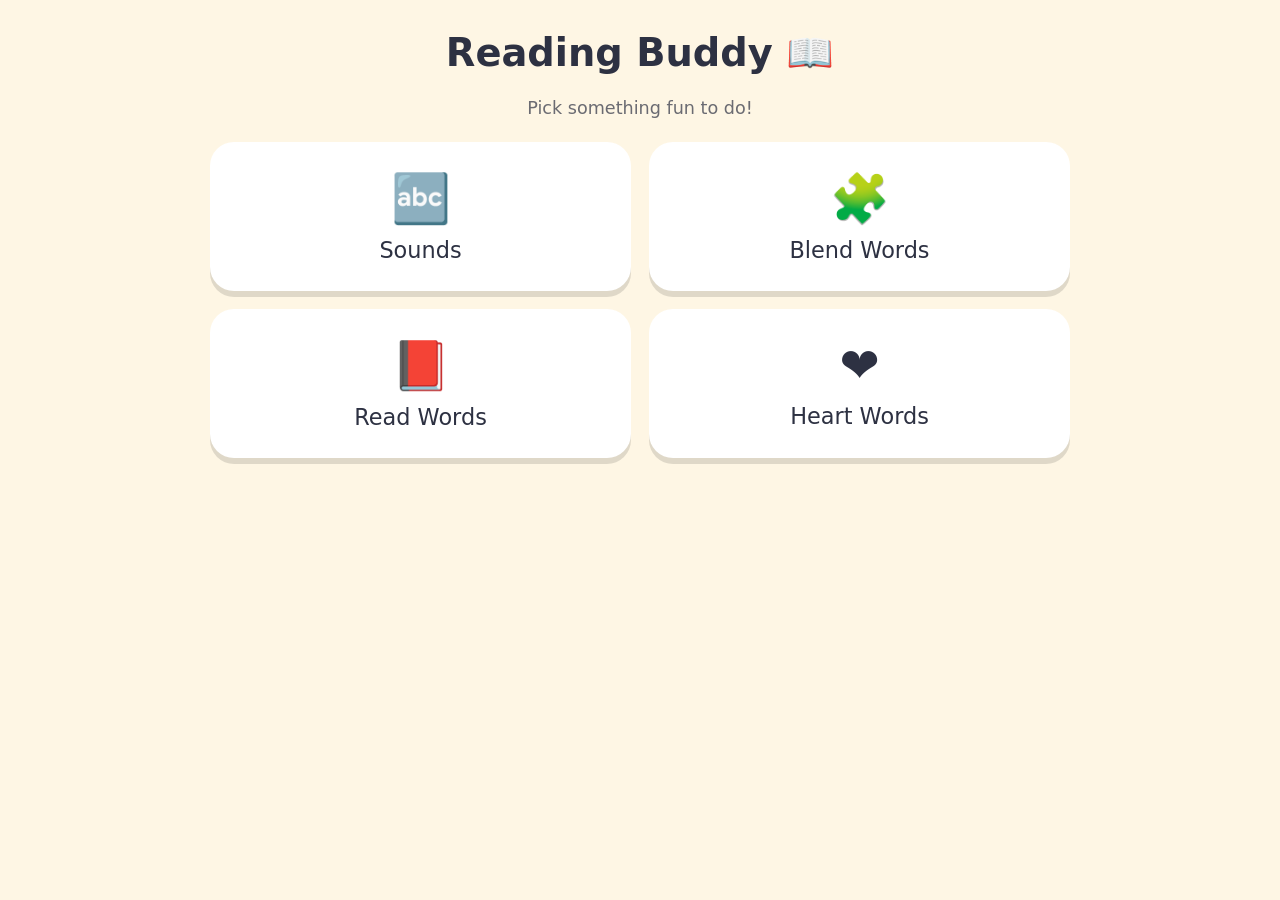
==== index.html @ fecf117f "Reading Buddy: phonics practice web app (installable PWA) Vanilla JS static app for early readers (O" ====
<!DOCTYPE html>
<html lang="en">
<head>
  <meta charset="UTF-8" />
  <meta name="viewport" content="width=device-width, initial-scale=1.0, maximum-scale=1.0, user-scalable=no" />
  <meta name="apple-mobile-web-app-capable" content="yes" />
  <meta name="apple-mobile-web-app-status-bar-style" content="default" />
  <meta name="apple-mobile-web-app-title" content="Reading Buddy" />
  <meta name="theme-color" content="#5b8def" />
  <title>Reading Buddy 📖</title>

  <!-- Installable web app: manifest + home-screen icon -->
  <link rel="manifest" href="manifest.json" />
  <link rel="apple-touch-icon" href="apple-touch-icon.png" />
  <link rel="icon" type="image/png" href="icon-192.png" />

  <link rel="stylesheet" href="styles.css" />
</head>
<body>
  <div id="app">
    <!-- Screens are rendered here by app.js -->
  </div>

  <script src="data.js"></script>
  <script src="app.js"></script>

  <!-- Register the service worker so the app works offline once installed -->
  <script>
    if ("serviceWorker" in navigator) {
      window.addEventListener("load", function () {
        navigator.serviceWorker.register("sw.js").catch(function () {
          /* offline support unavailable (e.g. opened via file://) — app still works */
        });
      });
    }
  </script>
</body>
</html>
---- styles.css ----
/* Reading Buddy — big, calm, kid-friendly styling */

:root {
  --bg:        #fef6e4;   /* warm cream */
  --card:      #ffffff;
  --ink:       #2d3142;   /* soft near-black */
  --primary:   #5b8def;   /* friendly blue */
  --primary-d: #3f6fd1;
  --green:     #57cc99;
  --green-d:   #38a3a5;
  --yellow:    #ffc94b;
  --pink:      #ff8fab;
  --purple:    #9b8cff;
  --shadow:    0 6px 0 rgba(0,0,0,0.12);
  --radius:    24px;
}

* { box-sizing: border-box; -webkit-tap-highlight-color: transparent; }

html, body {
  margin: 0;
  height: 100%;
  background: var(--bg);
  color: var(--ink);
  font-family: "Comic Sans MS", "Chalkboard SE", "Marker Felt", system-ui, sans-serif;
  -webkit-user-select: none;
  user-select: none;
  overscroll-behavior: none;
}

#app {
  max-width: 900px;
  margin: 0 auto;
  padding: 20px;
  min-height: 100%;
  display: flex;
  flex-direction: column;
}

/* ---------- Top bar ---------- */
.topbar {
  display: flex;
  align-items: center;
  gap: 12px;
  margin-bottom: 18px;
}
.topbar h1 { font-size: 1.6rem; margin: 0; flex: 1; text-align: center; }
.back-btn {
  border: none;
  background: var(--card);
  color: var(--ink);
  font: inherit;
  font-size: 1.2rem;
  padding: 10px 18px;
  border-radius: 999px;
  box-shadow: var(--shadow);
  cursor: pointer;
}
.back-btn:active { transform: translateY(3px); box-shadow: 0 3px 0 rgba(0,0,0,0.12); }
.spacer { width: 64px; }

/* ---------- Home menu ---------- */
.home-title {
  text-align: center;
  font-size: 2.4rem;
  margin: 10px 0 4px;
}
.home-sub { text-align: center; font-size: 1.1rem; opacity: .7; margin-bottom: 24px; }

.menu {
  display: grid;
  grid-template-columns: repeat(2, 1fr);
  gap: 18px;
}
.menu-card {
  background: var(--card);
  border: none;
  border-radius: var(--radius);
  box-shadow: var(--shadow);
  padding: 28px 16px;
  font: inherit;
  font-size: 1.4rem;
  color: var(--ink);
  cursor: pointer;
  display: flex;
  flex-direction: column;
  align-items: center;
  gap: 10px;
  transition: transform .05s;
}
.menu-card .emoji { font-size: 3rem; }
.menu-card:active { transform: translateY(3px); box-shadow: 0 3px 0 rgba(0,0,0,0.12); }

/* ---------- Level picker ---------- */
.level-list { display: grid; gap: 14px; }
.level-card {
  background: var(--card);
  border: none;
  border-radius: var(--radius);
  box-shadow: var(--shadow);
  padding: 20px 22px;
  font: inherit;
  text-align: left;
  color: var(--ink);
  cursor: pointer;
  display: flex;
  align-items: center;
  gap: 16px;
}
.level-card:active { transform: translateY(3px); box-shadow: 0 3px 0 rgba(0,0,0,0.12); }
.level-num {
  background: var(--purple);
  color: #fff;
  width: 48px; height: 48px;
  border-radius: 50%;
  display: grid; place-items: center;
  font-size: 1.4rem;
  flex-shrink: 0;
}
.level-card .meta { flex: 1; }
.level-card .meta b { font-size: 1.3rem; }
.level-card .meta span { display: block; opacity: .65; font-size: 1rem; }
.level-card .star { font-size: 1.6rem; }

/* ---------- Activity stage (shared) ---------- */
.stage {
  flex: 1;
  display: flex;
  flex-direction: column;
  align-items: center;
  justify-content: center;
  gap: 26px;
  text-align: center;
}
.prompt { font-size: 1.2rem; opacity: .7; }

/* The big word/letter card */
.bigcard {
  background: var(--card);
  border-radius: 32px;
  box-shadow: var(--shadow);
  padding: 40px 50px;
  min-width: 260px;
}
.bigword {
  font-size: 5.5rem;
  letter-spacing: 4px;
  display: flex;
  gap: 6px;
  justify-content: center;
  flex-wrap: wrap;
}
.bigword .ltr {
  padding: 4px 10px;
  border-radius: 16px;
  cursor: pointer;
  transition: transform .08s, background .15s;
}
.bigword .ltr.lit { background: var(--yellow); transform: translateY(-8px) scale(1.1); }
/* vowels get a subtle color cue */
.bigword .ltr.vowel { color: var(--pink); }

.keyword-line { font-size: 1.8rem; }
.keyword-line .emoji { font-size: 2.4rem; vertical-align: middle; }

/* Buttons */
.btn-row { display: flex; gap: 14px; flex-wrap: wrap; justify-content: center; }
.btn {
  border: none;
  font: inherit;
  font-size: 1.3rem;
  padding: 16px 26px;
  border-radius: 999px;
  box-shadow: var(--shadow);
  cursor: pointer;
  color: #fff;
}
.btn:active { transform: translateY(3px); box-shadow: 0 3px 0 rgba(0,0,0,0.12); }
.btn.blue   { background: var(--primary); }
.btn.green  { background: var(--green-d); }
.btn.pink   { background: var(--pink); }
.btn.yellow { background: var(--yellow); color: var(--ink); }
.btn.ghost  { background: var(--card); color: var(--ink); }

.hear-btn {
  background: var(--card);
  color: var(--ink);
  border: none;
  font: inherit;
  font-size: 1.2rem;
  padding: 14px 22px;
  border-radius: 999px;
  box-shadow: var(--shadow);
  cursor: pointer;
}
.hear-btn:active { transform: translateY(3px); box-shadow: 0 3px 0 rgba(0,0,0,0.12); }

/* Progress dots */
.progress {
  font-size: 1.1rem;
  opacity: .7;
}

/* Celebration */
.cheer {
  position: fixed;
  inset: 0;
  display: grid;
  place-items: center;
  font-size: 6rem;
  pointer-events: none;
  animation: pop .8s ease-out forwards;
}
@keyframes pop {
  0%   { transform: scale(.3); opacity: 0; }
  40%  { transform: scale(1.2); opacity: 1; }
  100% { transform: scale(1);   opacity: 0; }
}

/* Done screen */
.done { text-align: center; }
.done .big { font-size: 4rem; }

@media (max-width: 600px) {
  .bigword { font-size: 4rem; }
  .menu-card { font-size: 1.2rem; }
}
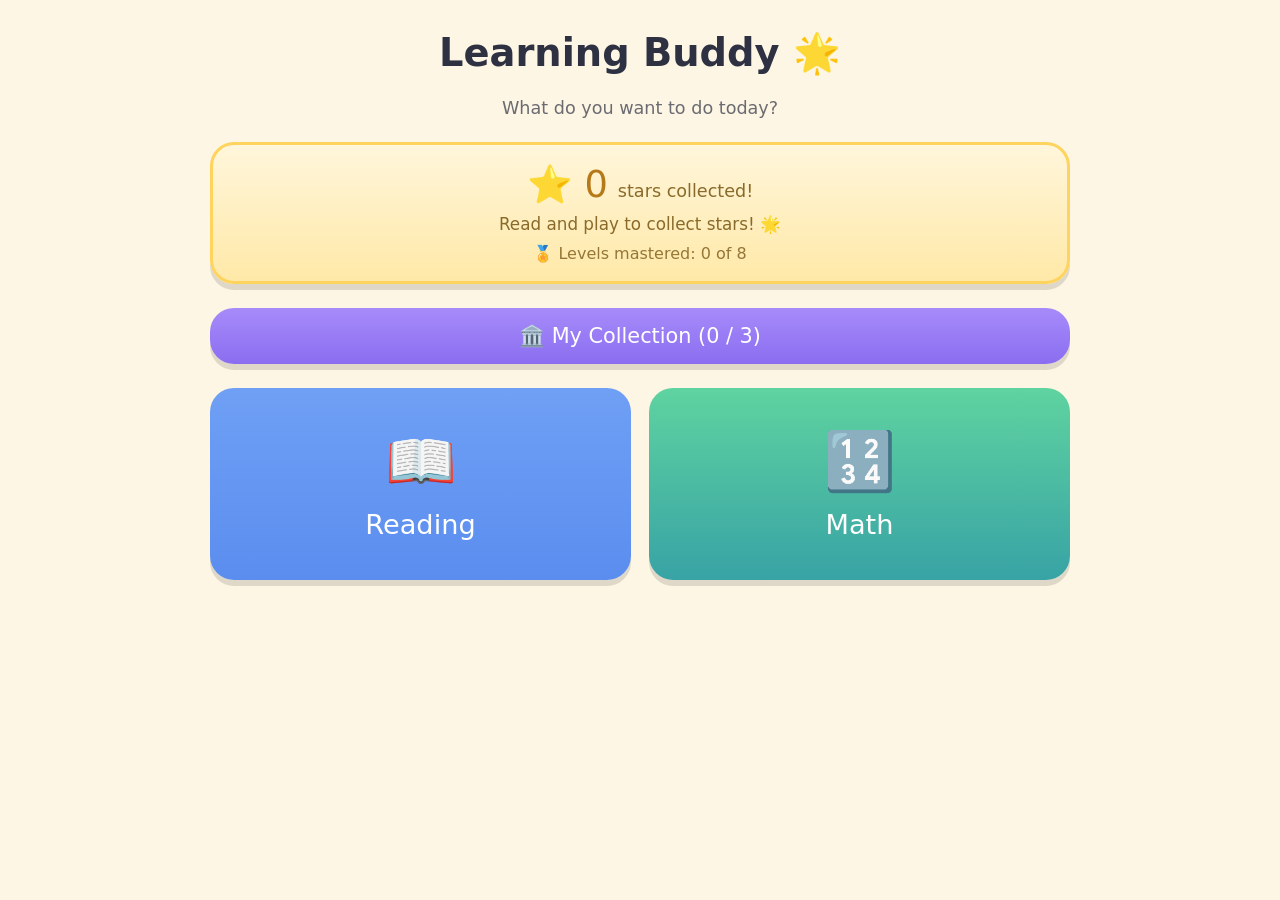
==== commit 24905ca9: "Add Math section with home screen and 1–5 difficulty Split the app behind a new top-level home (Lear" ====
--- a/index.html
+++ b/index.html
@@ -22,6 +22,7 @@
   </div>
 
   <script src="data.js"></script>
+  <script src="math-data.js"></script>
   <script src="app.js"></script>
 
   <!-- Register the service worker so the app works offline once installed -->
--- a/styles.css
+++ b/styles.css
@@ -67,6 +67,181 @@
 }
 .home-sub { text-align: center; font-size: 1.1rem; opacity: .7; margin-bottom: 24px; }
 
+/* ---------- Star jar (home accomplishments) ---------- */
+.stars-banner {
+  background: linear-gradient(180deg, #fff6db 0%, #ffe9a8 100%);
+  border: 3px solid #ffd45e;
+  border-radius: var(--radius);
+  box-shadow: var(--shadow);
+  padding: 18px 20px;
+  margin-bottom: 24px;
+  text-align: center;
+}
+.stars-head {
+  display: flex;
+  align-items: baseline;
+  justify-content: center;
+  gap: 10px;
+  flex-wrap: wrap;
+}
+.stars-count { font-size: 2.3rem; color: #b5791a; }
+.stars-label { font-size: 1.1rem; color: #8a6a2a; }
+.stars-row {
+  margin-top: 10px;
+  font-size: 1.5rem;
+  line-height: 1.5;
+  word-break: break-word;
+}
+.stars-more { font-size: 1.1rem; color: #8a6a2a; vertical-align: middle; }
+.stars-empty { margin-top: 8px; color: #8a6a2a; font-size: 1.05rem; }
+.stars-sub { margin-top: 10px; font-size: 1rem; color: #8a6a2a; opacity: .9; }
+
+/* Collection button on home */
+.collection-btn {
+  width: 100%;
+  border: none;
+  font: inherit;
+  font-size: 1.3rem;
+  color: #fff;
+  background: linear-gradient(180deg, #a78bfa 0%, #8b6df0 100%);
+  padding: 16px 20px;
+  border-radius: var(--radius);
+  box-shadow: var(--shadow);
+  cursor: pointer;
+  margin-bottom: 24px;
+}
+.collection-btn:active { transform: translateY(3px); box-shadow: 0 3px 0 rgba(0,0,0,0.12); }
+
+/* Review Tricky Words button (only shows when there are tricky words) */
+.tricky-btn {
+  width: 100%;
+  border: none;
+  font: inherit;
+  font-size: 1.3rem;
+  color: var(--ink);
+  background: linear-gradient(180deg, #ffd97a 0%, #ffc94b 100%);
+  padding: 16px 20px;
+  border-radius: var(--radius);
+  box-shadow: var(--shadow);
+  cursor: pointer;
+  margin: -8px 0 24px;
+}
+.tricky-btn:active { transform: translateY(3px); box-shadow: 0 3px 0 rgba(0,0,0,0.12); }
+
+/* Collection gallery */
+.collection-grid {
+  display: grid;
+  grid-template-columns: repeat(3, 1fr);
+  gap: 16px;
+}
+.statue-card {
+  position: relative;
+  background: var(--card);
+  border-radius: var(--radius);
+  box-shadow: var(--shadow);
+  padding: 14px 10px;
+  text-align: center;
+}
+.statue-card.locked { background: #efeae0; }
+.statue-art svg { width: 100%; height: auto; display: block; }
+.statue-card.locked .statue-art { filter: grayscale(1) brightness(0.55) opacity(0.5); }
+.statue-name { font-size: 1.1rem; margin-top: 8px; }
+.statue-req  { font-size: 0.95rem; opacity: .7; margin-top: 2px; }
+.lock-badge {
+  position: absolute;
+  top: 50%; left: 50%;
+  transform: translate(-50%, -70%);
+  font-size: 2.6rem;
+}
+
+/* Statue unlock celebration */
+.celebrate-overlay {
+  position: fixed;
+  inset: 0;
+  background: rgba(45, 49, 66, 0.55);
+  display: grid;
+  place-items: center;
+  z-index: 50;
+  padding: 20px;
+}
+.celebrate-card {
+  background: var(--card);
+  border-radius: 28px;
+  box-shadow: 0 12px 40px rgba(0,0,0,0.3);
+  padding: 24px;
+  text-align: center;
+  max-width: 340px;
+  width: 100%;
+  animation: popin 0.4s ease-out;
+}
+@keyframes popin {
+  0%   { transform: scale(.5); opacity: 0; }
+  70%  { transform: scale(1.05); opacity: 1; }
+  100% { transform: scale(1); opacity: 1; }
+}
+.celebrate-title { font-size: 1.6rem; margin-bottom: 6px; }
+.celebrate-name  { font-size: 1.3rem; margin: 12px 0 18px; }
+.statue-art.big svg { width: 200px; max-width: 70%; height: auto; margin: 0 auto; display: block; }
+
+@media (max-width: 600px) {
+  .collection-grid { gap: 10px; }
+  .statue-name { font-size: 1rem; }
+}
+
+/* ---------- Main menu: Reading vs Math ---------- */
+.choice-cards {
+  display: grid;
+  grid-template-columns: repeat(2, 1fr);
+  gap: 18px;
+}
+.big-choice {
+  border: none;
+  border-radius: var(--radius);
+  box-shadow: var(--shadow);
+  padding: 40px 16px;
+  font: inherit;
+  color: #fff;
+  cursor: pointer;
+  display: flex;
+  flex-direction: column;
+  align-items: center;
+  gap: 14px;
+  transition: transform .05s;
+}
+.big-choice:active { transform: translateY(3px); box-shadow: 0 3px 0 rgba(0,0,0,0.12); }
+.big-choice.reading { background: linear-gradient(180deg, #6fa0f5 0%, #5b8def 100%); }
+.big-choice.math    { background: linear-gradient(180deg, #5fd3a0 0%, #38a3a5 100%); }
+.big-choice .bc-emoji { font-size: 3.6rem; }
+.big-choice .bc-label { font-size: 1.7rem; }
+
+/* ---------- Math: difficulty toggle ---------- */
+.difficulty {
+  display: flex;
+  align-items: center;
+  justify-content: center;
+  gap: 9px;
+  flex-wrap: wrap;
+  margin-bottom: 22px;
+}
+.diff-label { font-size: 1.1rem; opacity: .7; margin-right: 2px; }
+.diff-btn {
+  border: 3px solid #38a3a5;
+  background: var(--card);
+  color: #2d8f8f;
+  font: inherit;
+  font-size: 1.3rem;
+  width: 48px;
+  height: 48px;
+  padding: 0;
+  border-radius: 50%;
+  box-shadow: var(--shadow);
+  cursor: pointer;
+  display: grid;
+  place-items: center;
+}
+.diff-btn:active { transform: translateY(3px); box-shadow: 0 3px 0 rgba(0,0,0,0.12); }
+.diff-btn.on { background: var(--green-d); color: #fff; border-color: var(--green-d); }
+
 .menu {
   display: grid;
   grid-template-columns: repeat(2, 1fr);
@@ -163,6 +338,40 @@
 .keyword-line { font-size: 1.8rem; }
 .keyword-line .emoji { font-size: 2.4rem; vertical-align: middle; }
 
+/* Stories: picker list */
+.story-list { display: grid; gap: 14px; }
+.story-card {
+  display: flex;
+  align-items: center;
+  gap: 18px;
+  background: var(--card);
+  border: none;
+  border-radius: var(--radius);
+  box-shadow: var(--shadow);
+  padding: 18px 22px;
+  font: inherit;
+  color: var(--ink);
+  text-align: left;
+  cursor: pointer;
+}
+.story-card:active { transform: translateY(3px); box-shadow: 0 3px 0 rgba(0,0,0,0.12); }
+.story-card-pic { font-size: 2.8rem; }
+.story-card-title { font-size: 1.4rem; }
+
+/* Stories: page reader */
+.story-pic { font-size: 4.5rem; line-height: 1.1; margin-bottom: 8px; }
+.story-cover { padding: 32px 40px; }
+.story-cover-pic { font-size: 5.5rem; }
+.story-title { font-size: 2rem; margin-top: 8px; }
+.story-text { font-size: 2rem; max-width: 13em; line-height: 1.35; }
+
+/* Decodable sentence (smaller than a single big word) */
+.sentence {
+  font-size: 2.4rem;
+  line-height: 1.4;
+  max-width: 9em;
+}
+
 /* Buttons */
 .btn-row { display: flex; gap: 14px; flex-wrap: wrap; justify-content: center; }
 .btn {
@@ -217,6 +426,112 @@
   100% { transform: scale(1);   opacity: 0; }
 }
 
+/* ---------- Math activities ---------- */
+.mathcard { padding: 26px 30px; }
+
+/* Rows of countable objects */
+.objrow {
+  display: flex;
+  flex-wrap: wrap;
+  justify-content: center;
+  gap: 6px 10px;
+  max-width: 9em;
+  font-size: 2.6rem;
+  line-height: 1.1;
+}
+.obj { position: relative; display: inline-block; }
+.obj.crossed { opacity: .4; }
+.obj.crossed::after {
+  content: "✖";
+  position: absolute;
+  inset: 0;
+  display: grid;
+  place-items: center;
+  color: #e23b5a;
+  font-size: .9em;
+  font-weight: bold;
+}
+
+/* Number sentence under a picture (e.g. 3 + 2 = ?) */
+.mathsentence {
+  font-size: 2.4rem;
+  letter-spacing: 2px;
+  color: var(--ink);
+}
+
+/* Adding / subtracting layout */
+.addsub {
+  display: flex;
+  align-items: center;
+  justify-content: center;
+  gap: 16px;
+  flex-wrap: wrap;
+}
+.addsub .op { font-size: 3rem; color: var(--green-d); }
+
+/* Number bond diagram */
+.bond svg { width: 220px; max-width: 70vw; height: auto; display: block; }
+
+/* Which is more? */
+.compare {
+  display: flex;
+  align-items: center;
+  justify-content: center;
+  gap: 14px;
+  flex-wrap: wrap;
+}
+.compare-side {
+  display: flex;
+  flex-direction: column;
+  align-items: center;
+  gap: 8px;
+}
+.compare-num { font-size: 2rem; font-weight: bold; }
+.compare-vs { font-size: 1.4rem; opacity: .6; }
+
+/* What comes next? — sequence of cards */
+.seqrow {
+  display: flex;
+  align-items: center;
+  justify-content: center;
+  gap: 10px;
+  flex-wrap: wrap;
+}
+.seq-card {
+  background: #eaf0ff;
+  border: 3px solid #9bb8f0;
+  border-radius: 16px;
+  min-width: 56px;
+  padding: 14px 10px;
+  font-size: 2.2rem;
+  color: var(--ink);
+}
+.seq-card.seq-q { background: #ffe9a8; border-color: #f0b429; }
+
+/* Answer choice buttons (shared by all math activities) */
+.choice-row {
+  display: flex;
+  gap: 14px;
+  flex-wrap: wrap;
+  justify-content: center;
+}
+.choice-btn {
+  border: none;
+  font: inherit;
+  font-size: 2rem;
+  min-width: 88px;
+  padding: 18px 24px;
+  border-radius: 20px;
+  background: var(--card);
+  color: var(--ink);
+  box-shadow: var(--shadow);
+  cursor: pointer;
+  transition: transform .05s;
+}
+.choice-btn:active { transform: translateY(3px); box-shadow: 0 3px 0 rgba(0,0,0,0.12); }
+.choice-btn.right { background: var(--green-d); color: #fff; }
+.choice-btn.wrong { background: var(--pink); color: #fff; opacity: .55; }
+
 /* Done screen */
 .done { text-align: center; }
 .done .big { font-size: 4rem; }
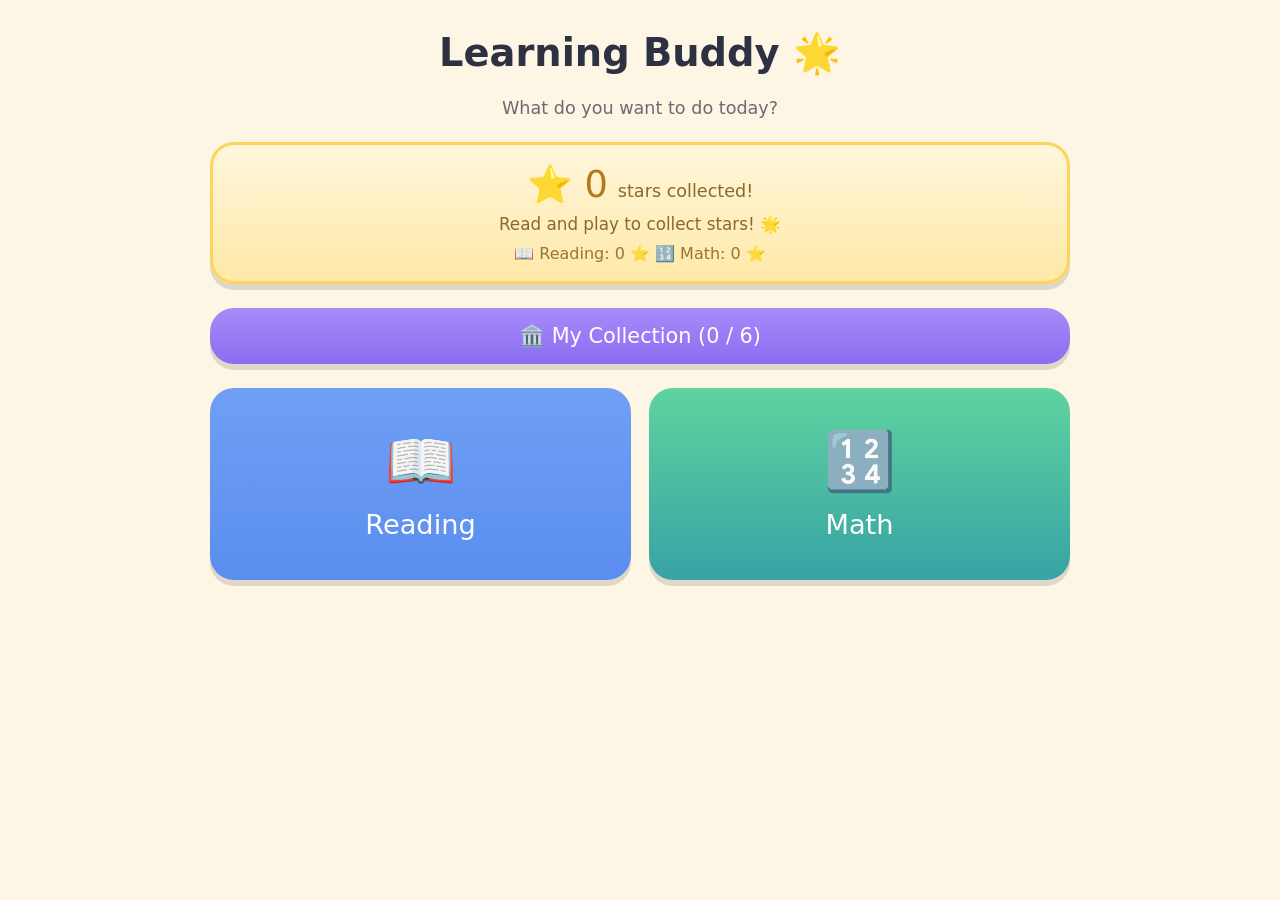
==== commit 994cc158: "Rename to Learning Buddy; add math stars + statues Rename the app to Learning Buddy across title, ma" ====
--- a/index.html
+++ b/index.html
@@ -5,9 +5,9 @@
   <meta name="viewport" content="width=device-width, initial-scale=1.0, maximum-scale=1.0, user-scalable=no" />
   <meta name="apple-mobile-web-app-capable" content="yes" />
   <meta name="apple-mobile-web-app-status-bar-style" content="default" />
-  <meta name="apple-mobile-web-app-title" content="Reading Buddy" />
+  <meta name="apple-mobile-web-app-title" content="Learning Buddy" />
   <meta name="theme-color" content="#5b8def" />
-  <title>Reading Buddy 📖</title>
+  <title>Learning Buddy 🌟</title>
 
   <!-- Installable web app: manifest + home-screen icon -->
   <link rel="manifest" href="manifest.json" />
--- a/styles.css
+++ b/styles.css
@@ -129,6 +129,13 @@
 .tricky-btn:active { transform: translateY(3px); box-shadow: 0 3px 0 rgba(0,0,0,0.12); }
 
 /* Collection gallery */
+.collection-section { margin-bottom: 22px; }
+.collection-heading {
+  font-size: 1.25rem;
+  margin: 6px 0 12px;
+  color: var(--ink);
+  opacity: .85;
+}
 .collection-grid {
   display: grid;
   grid-template-columns: repeat(3, 1fr);
